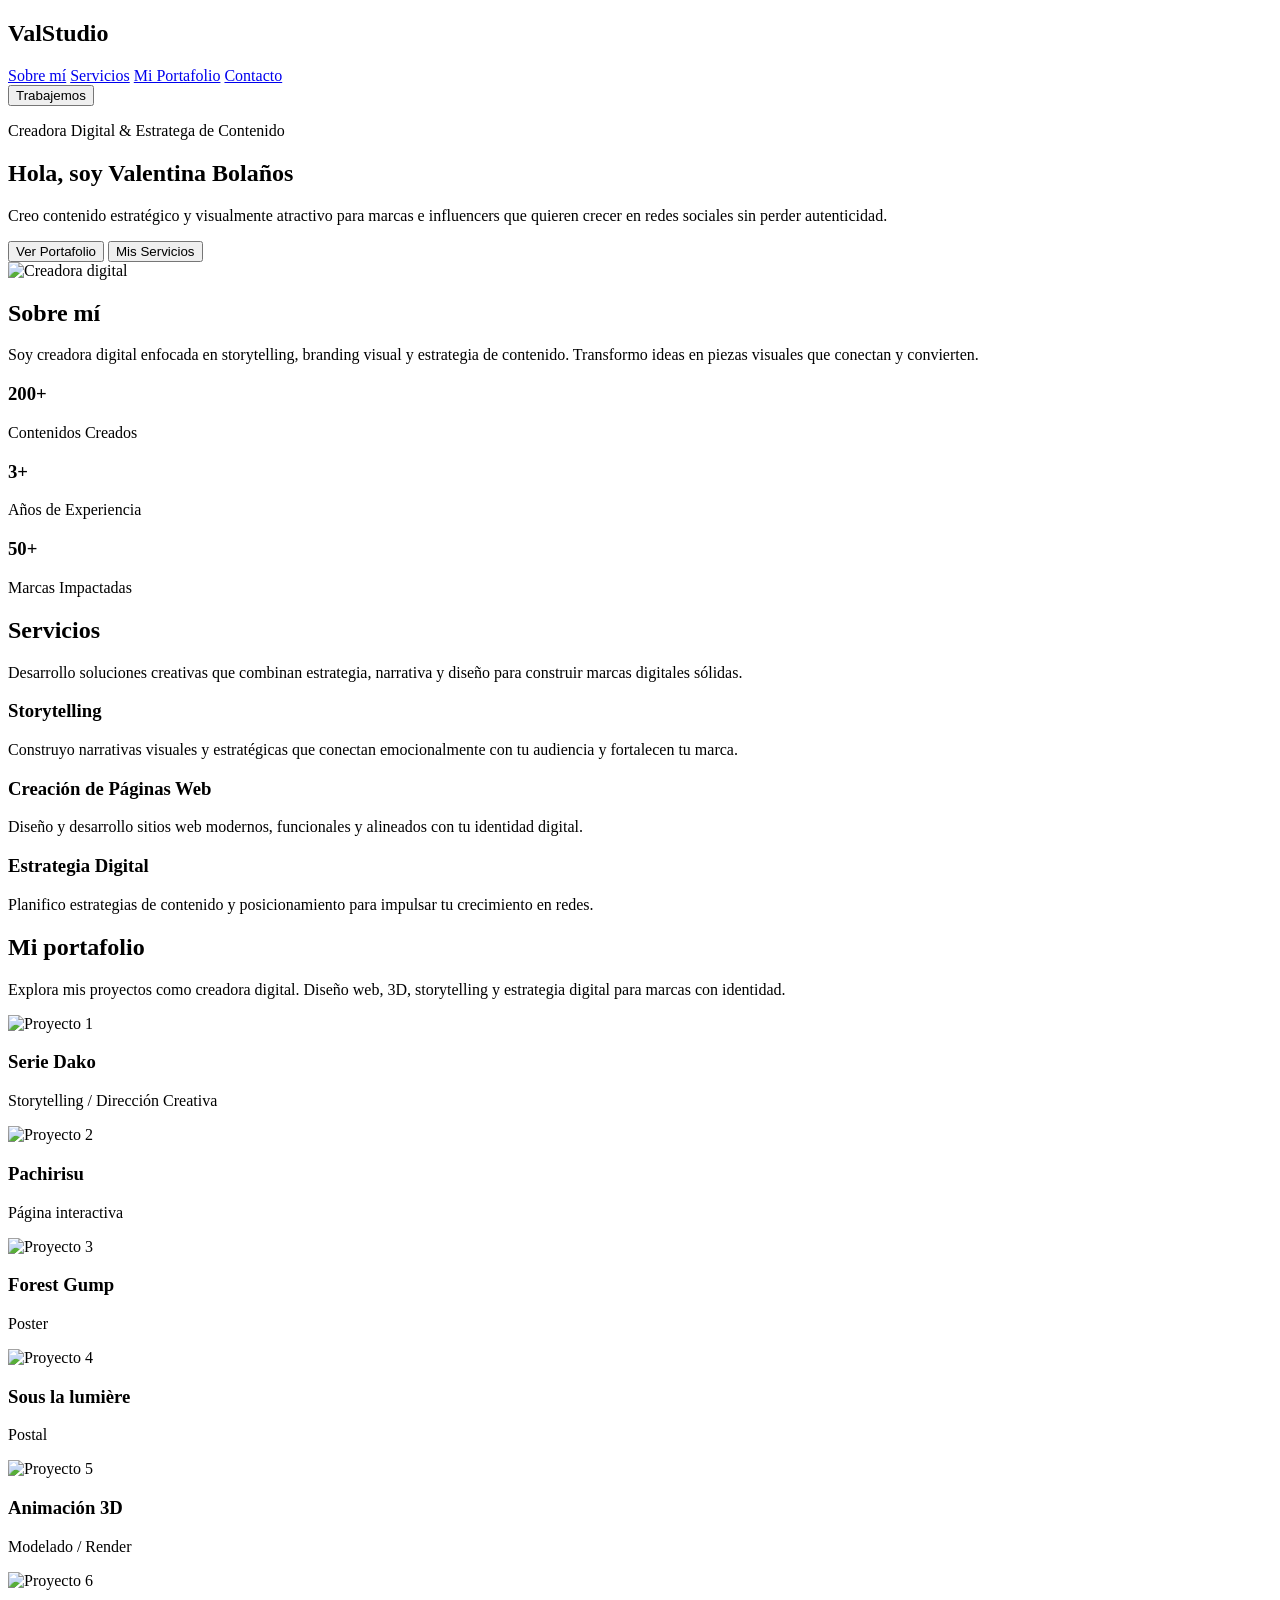
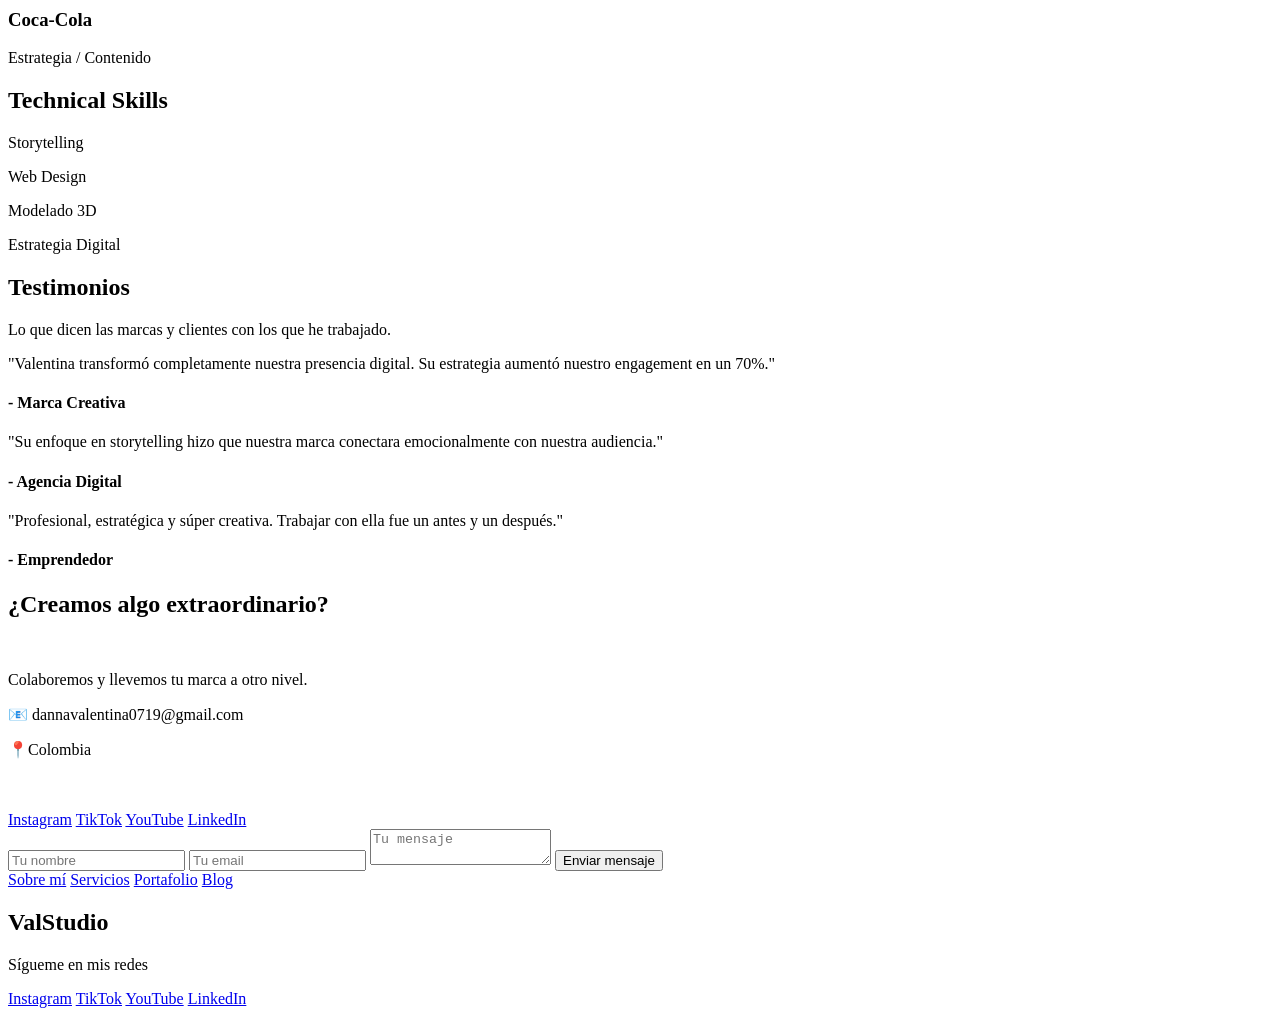
==== Home.html @ bea1d19a "home readme modificado" ====
<!DOCTYPE html>
<html lang="es">
<head>
    <meta charset="UTF-8">
    <title>Val - Creadora Digital</title>
</head>
<body>

<header>
    <h2 class="logo">ValStudio</h2>

    <nav>
        <a href="#about">Sobre mí</a>
        <a href="#services">Servicios</a>
        <a href="#portafolio">Mi Portafolio</a>
        <a href="#contact">Contacto</a>
      
    </nav>

    <button class="btn-primary">Trabajemos</button>
</header>

<section class="hero">
    <div class="hero-text">
        <p class="subtitle">Creadora Digital & Estratega de Contenido</p>

        <h1>Hola, soy <span>Valentina Bolaños</span></h1>

        <p class="description">
            Creo contenido estratégico y visualmente atractivo para marcas
            e influencers que quieren crecer en redes sociales sin perder
            autenticidad.
        </p>

        <div class="buttons">
            <button class="btn-primary">Ver Portafolio</button>
            <button class="btn-outline">Mis Servicios</button>
        </div>
    </div>

    <div class="hero-image">
    <img src="https://image2url.com/r2/default/images/1772218559903-ec371d76-0a66-41c9-9fd7-3d9cc8d0967b.png" alt="Creadora digital">
    </div>
</section>

<section class="about" id="about">
    <h2>Sobre mí</h2>

    <p>
        Soy creadora digital enfocada en storytelling, branding visual
        y estrategia de contenido. Transformo ideas en piezas visuales
        que conectan y convierten.
    </p>

    <div class="stats">
        <div>
            <h3>200+</h3>
            <p>Contenidos Creados</p>
        </div>

        <div>
            <h3>3+</h3>
            <p>Años de Experiencia</p>
        </div>

        <div>
            <h3>50+</h3>
            <p>Marcas Impactadas</p>
        </div>
    </div>
</section>

<section class="services" id="services">
    <h2>Servicios</h2>

    <p class="services-text">
        Desarrollo soluciones creativas que combinan estrategia,
        narrativa y diseño para construir marcas digitales sólidas.
    </p>

    <div class="services-grid">
        <div class="service-card">
            <h3>Storytelling</h3>
            <p>
                Construyo narrativas visuales y estratégicas que conectan
                emocionalmente con tu audiencia y fortalecen tu marca.
            </p>
        </div>

        <div class="service-card">
            <h3>Creación de Páginas Web</h3>
            <p>
                Diseño y desarrollo sitios web modernos, funcionales
                y alineados con tu identidad digital.
            </p>
        </div>
    
      <div class="service-card">
            <h3>Estrategia Digital</h3>
            <p>
                Planifico estrategias de contenido y posicionamiento
                para impulsar tu crecimiento en redes.
            </p>
        </div>
    </div>
</section>
  <section class="portafolio" id="portafolio">
  <h2>Mi portafolio</h2>
  <p class="portafolio-text">
    Explora mis proyectos como creadora digital. Diseño web, 3D, storytelling
    y estrategia digital para marcas con identidad.
  </p>

  <div class="portafolio-grid">

    <div class="card">
      <img src="https://image2url.com/r2/default/images/1770987694460-fb8a89b0-aa52-4eac-8aa8-d6f1c41cef6f.jpg" alt="Proyecto 1">
      <h3>Serie Dako</h3>
      <p>Storytelling / Dirección Creativa</p>
    </div>

    <div class="card">
      <img src="https://image2url.com/r2/default/images/1772240784395-59eab458-a465-46c4-bd39-1b2ec1b2f426.png" alt="Proyecto 2">
      <h3>Pachirisu</h3>
      <p>Página interactiva</p>
    </div>

    <div class="card">
      <img src="https://image2url.com/r2/default/images/1772241365188-c3cad2c2-75e9-4a91-ad11-9ebb3c774027.png" alt="Proyecto 3">
      <h3>Forest Gump</h3>
      <p>Poster</p>
    </div>

    <div class="card">
      <img src="https://image2url.com/r2/default/images/1772241505668-967163ff-faa9-41c2-8257-3c20cca3dd71.png" alt="Proyecto 4">
      <h3>Sous la lumière</h3>
      <p>Postal</p>
    </div>

    <div class="card">
      <img src="https://image2url.com/r2/default/images/1772238291127-aa269e61-de83-442e-9f9d-9a2e50f3d92a.png" alt="Proyecto 5">
      <h3>Animación 3D</h3>
      <p>Modelado / Render</p>
    </div>

    <div class="card">
      <img src="https://image2url.com/r2/default/images/1772241696435-dd05e3e5-f46b-4a00-8fc2-63d26b7df44d.png" alt="Proyecto 6">
      <h3>Coca-Cola</h3>
      <p>Estrategia / Contenido</p>
    </div>

  </div>
</section>
  <div class="skills">
      <h2>Technical Skills</h2>

      <div class="skill">
        <p>Storytelling</p>
        <div class="bar"><span style="width:90%"></span></div>
      </div>

      <div class="skill">
        <p>Web Design</p>
        <div class="bar"><span style="width:85%"></span></div>
      </div>

      <div class="skill">
        <p>Modelado 3D</p>
        <div class="bar"><span style="width:75%"></span></div>
      </div>

      <div class="skill">
        <p>Estrategia Digital</p>
        <div class="bar"><span style="width:80%"></span></div>
      </div>

    </div>

  </div>

<section class="testimonios" id="testimonios">
  <h2>Testimonios</h2>
  <p class="testimonios-text">
    Lo que dicen las marcas y clientes con los que he trabajado.
  </p>

  <div class="testimonios-grid">

    <div class="testimonio-card">
      <p>"Valentina transformó completamente nuestra presencia digital.
      Su estrategia aumentó nuestro engagement en un 70%."</p>
      <h4>- Marca Creativa</h4>
    </div>

    <div class="testimonio-card">
      <p>"Su enfoque en storytelling hizo que nuestra marca conectara
      emocionalmente con nuestra audiencia."</p>
      <h4>- Agencia Digital</h4>
    </div>

    <div class="testimonio-card">
      <p>"Profesional, estratégica y súper creativa.
      Trabajar con ella fue un antes y un después."</p>
      <h4>- Emprendedor</h4>
    </div>

  </div>
</section>


<section class="contact" id="contact">
  <div class="contact-container">

    <div class="contact-info">
      <h2>¿Creamos algo extraordinario?</h2> <br>
      <p>Colaboremos y llevemos tu marca a otro nivel.</p>
      <p>📧 dannavalentina0719@gmail.com</p>
      <p>📍Colombia</p>
      <br> <br>
      <div class="social-media">
        <a href="https://www.instagram.com/val_creadoradigital/">Instagram</a>
        <a href="#">TikTok</a>
        <a href="#">YouTube</a>
        <a href="#">LinkedIn</a>
    </div>
    </div>
    <form class="contact-form">
      <input type="text" placeholder="Tu nombre">
      <input type="email" placeholder="Tu email">
      <textarea placeholder="Tu mensaje"></textarea>
      <button type="submit">Enviar mensaje</button>
    </form>
  </div>
</section>









<footer class="footer" id="footer">

    <nav class="footer-nav">
        <a href="#about">Sobre mí</a>
        <a href="#services">Servicios</a>
        <a href="#portafolio">Portafolio</a>
        <a href="#">Blog</a>
    </nav>
    <h2 class="footer-logo">Val<span>Studio</span></h2>

    <p class="footer-text">Sígueme en mis redes</p>

    <div class="social-icons">
        <a href="https://www.instagram.com/val_creadoradigital/">Instagram</a>
        <a href="#">TikTok</a>
        <a href="#">YouTube</a>
        <a href="#">LinkedIn</a>
    </div>

</footer>


</body>
</html>
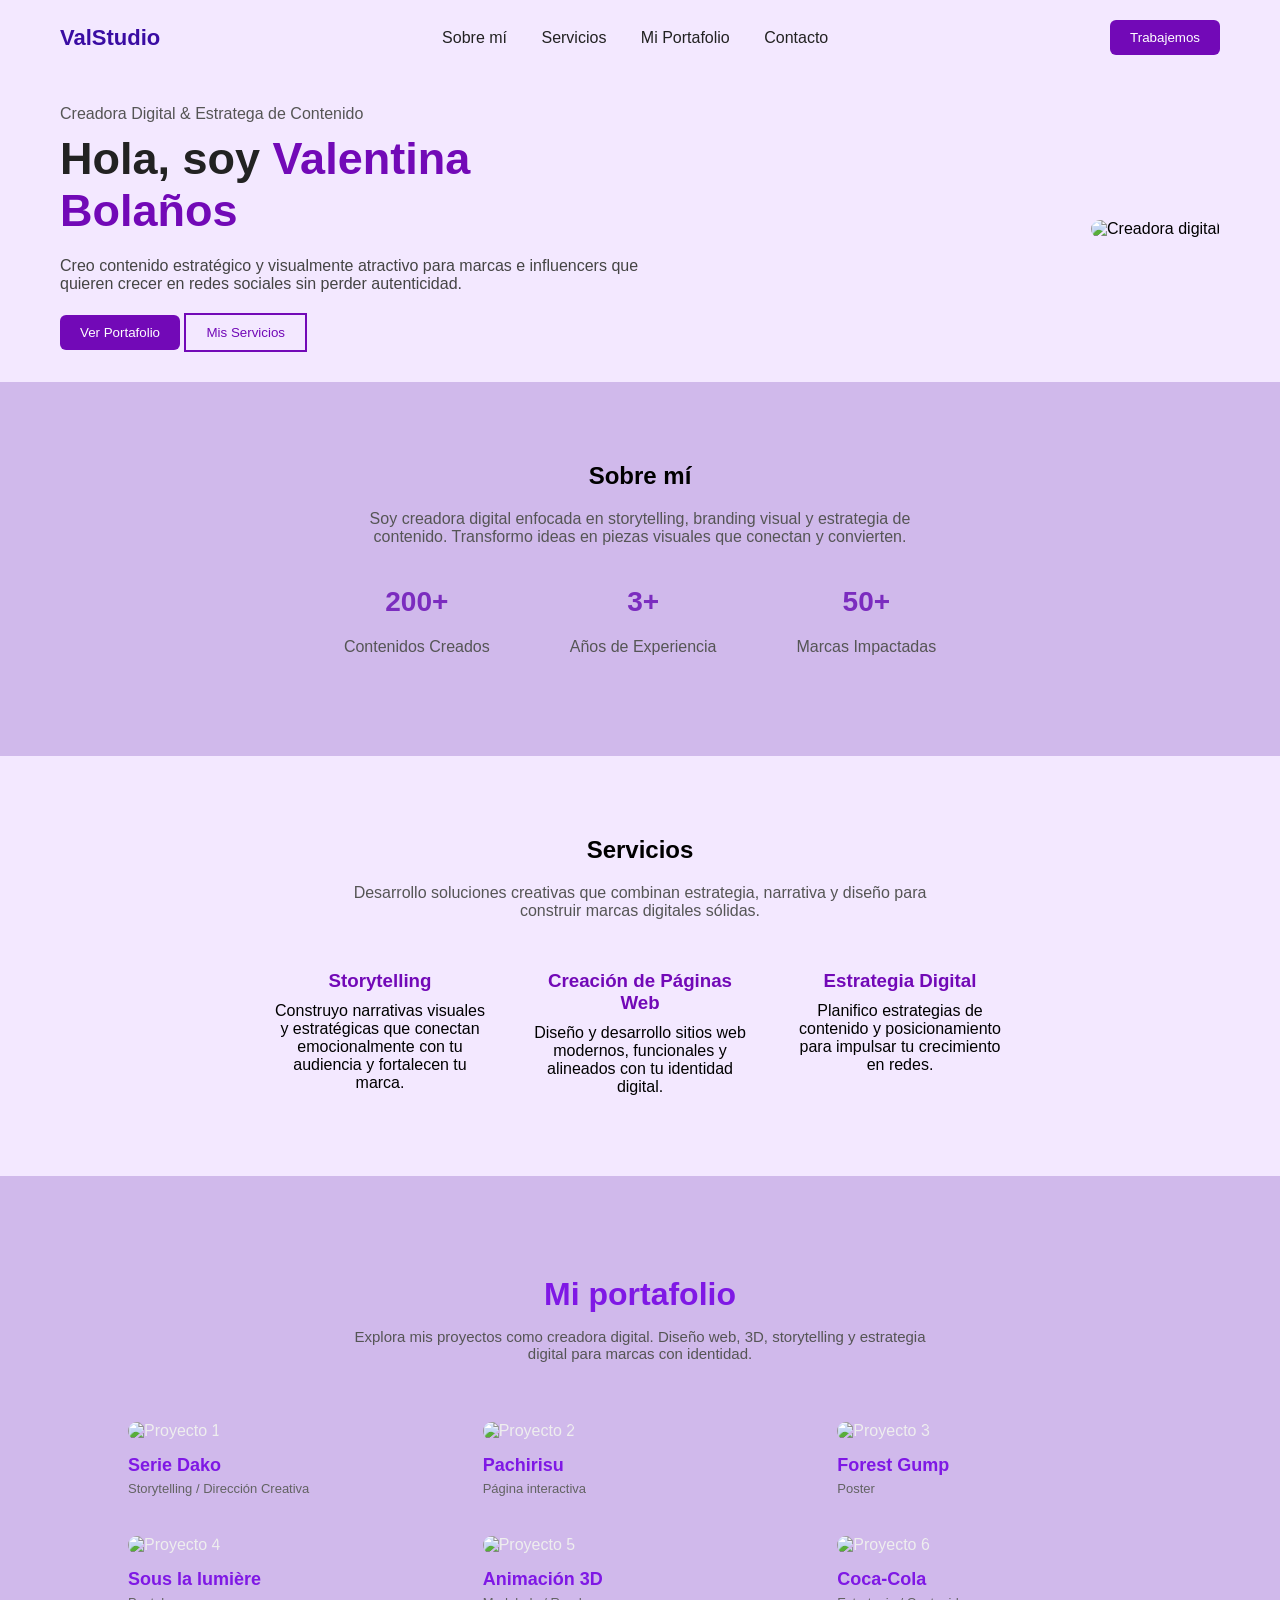
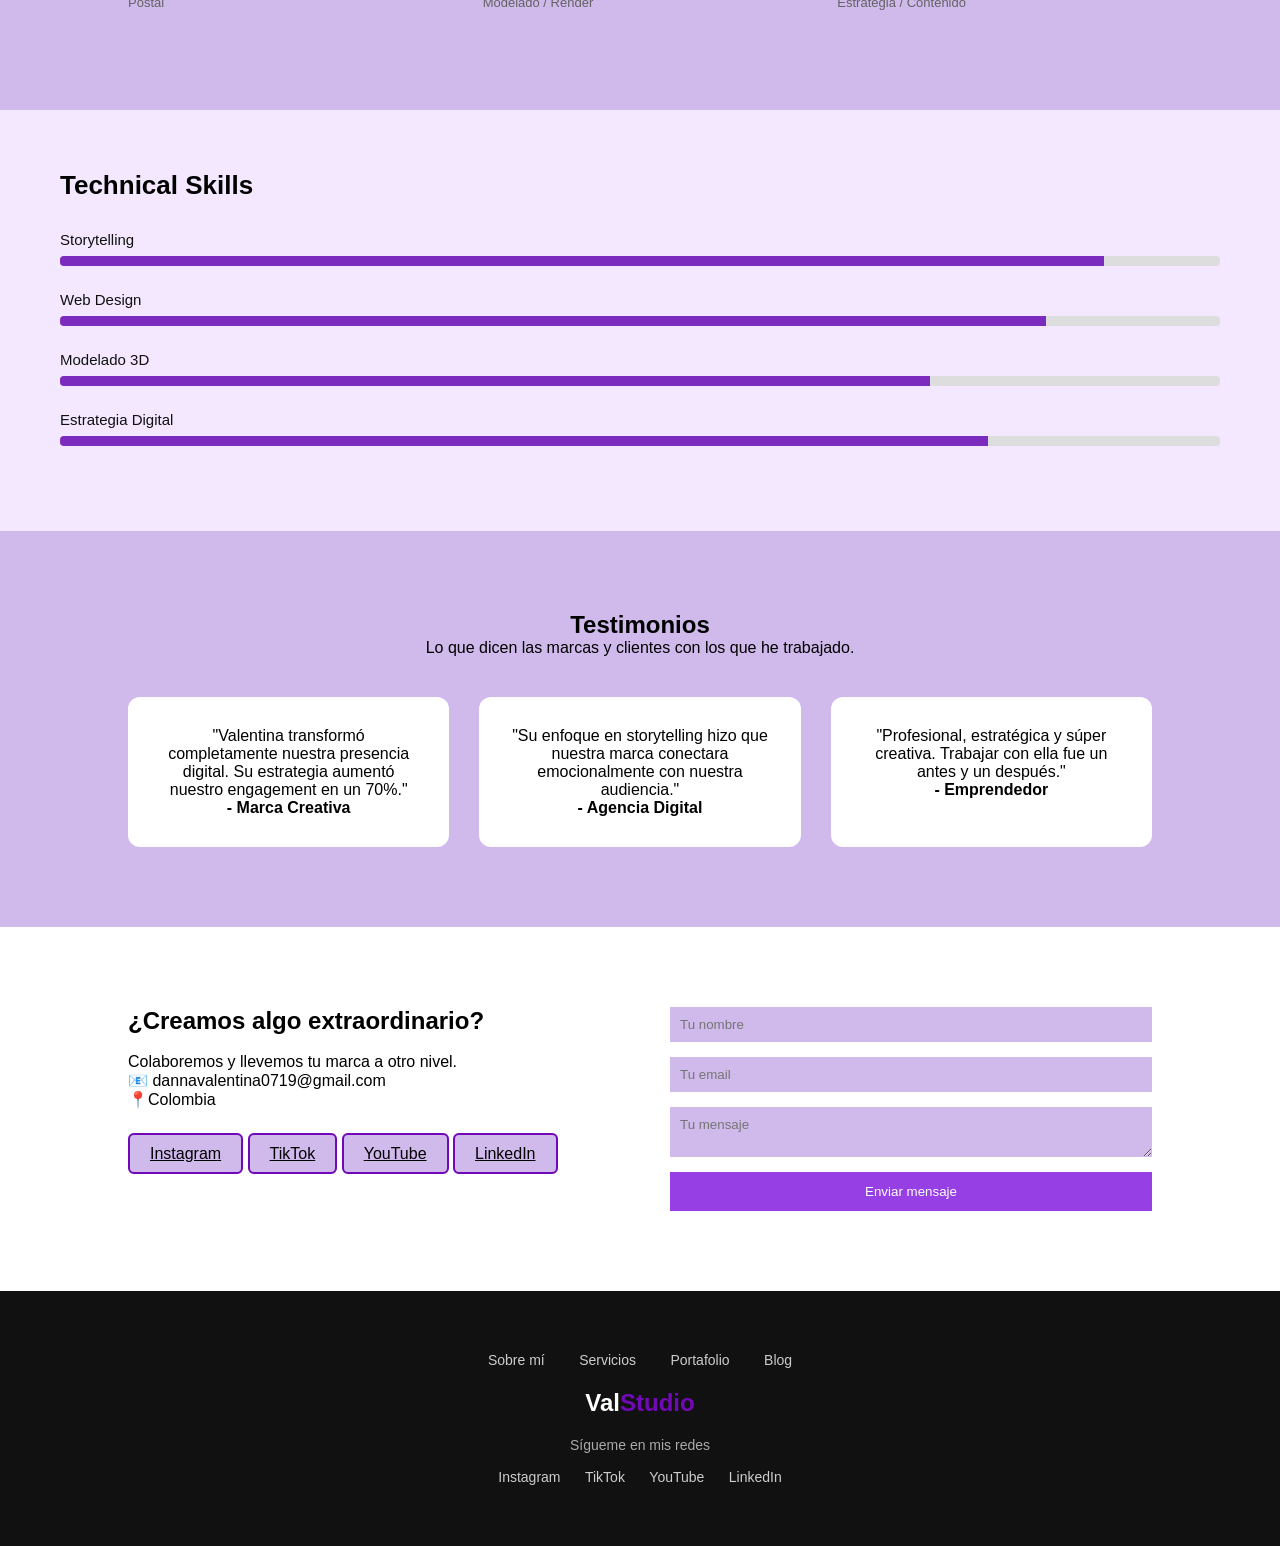
==== commit 8b67c6d2: "Linkeado css" ====
--- a/Home.html
+++ b/Home.html
@@ -3,6 +3,7 @@
 <head>
     <meta charset="UTF-8">
     <title>Val - Creadora Digital</title>
+    <link rel="stylesheet" href="Estilos/Home.css">
 </head>
 <body>
 
--- a/Estilos/Home.css
+++ b/Estilos/Home.css
@@ -0,0 +1,425 @@
+* {
+    margin: 0;
+    padding: 0;
+    box-sizing: border-box;
+    font-family: Arial, sans-serif;
+}
+
+body {
+    background-color: #f3e8ff;
+}
+
+
+header {
+    display: flex;
+    justify-content: space-between;
+    align-items: center;
+    padding: 20px 60px;
+    background: #f3e8ff;
+}
+
+.logo {
+    font-size: 22px;
+    font-weight: bold;
+    color: #3a0ca3;
+}
+
+nav a {
+    margin: 0 15px;
+    text-decoration: none;
+    color: #222;
+}
+
+.btn-primary {
+    padding: 10px 20px;
+    border: none;
+    background-color: #7209b7;
+    color: white;
+    cursor: pointer;
+  border-radius: 6px;
+}
+
+.btn-outline {
+    padding: 10px 20px;
+    border: 2px solid #7209b7;
+    background: transparent;
+    color: #7209b7;
+    cursor: pointer;
+}
+
+
+.hero {
+    display: flex;
+    justify-content: space-between;
+    align-items: center;
+    padding: 30px 60px;
+}
+
+.hero-text {
+    width: 50%;
+}
+
+.subtitle {
+    color: #555;
+    margin-bottom: 10px;
+}
+
+.hero-text h1 {
+    font-size: 45px;
+    margin-bottom: 20px;
+    color: #222;
+}
+
+.hero-text span {
+    color: #7209b7;
+}
+
+.description {
+    margin-bottom: 20px;
+    color: #444;
+}
+
+.hero-image img {
+    width: 350px;
+    max-width: 400px;
+    border-radius: 15px;
+}
+
+
+.about {
+    background: #D0B9EB;
+    color: black;
+    padding: 80px 60px;
+    text-align: center;
+}
+
+.about p {
+    max-width: 600px;
+    margin: 20px auto;
+  color: #555;
+}
+
+.stats {
+    display: flex;
+    justify-content: center;
+    gap: 80px;
+    margin-top: 40px;
+}
+
+.stats h3 {
+    font-size: 35px;
+    color: #7209b7;
+}
+
+
+.services {
+    padding: 80px 60px;
+    text-align: center;
+    background: #f3e8ff;
+}
+
+.services-text {
+    margin: 20px auto 50px auto;
+    max-width: 600px;
+    color: #555;
+}
+
+.services-grid {
+    display: flex;
+    justify-content: center;
+    gap: 40px;
+}
+
+.service-card {
+    width: 220px;
+}
+
+.service-card h3 {
+    margin-bottom: 10px;
+    color: #7209b7;
+}
+.portafolio {
+  background: #D0B9EB;
+  color: #eee;
+  padding: 100px 10%;
+  text-align: center;
+}
+
+.portafolio h2 {
+  font-size: 32px;
+  margin-bottom: 15px;
+  color: #7F18E5;
+}
+
+.portafolio-text {
+  max-width: 600px;
+  margin: 0 auto 60px auto;
+  font-size: 15px;
+  color: #555;
+}
+.portafolio-grid {
+  display: grid;
+  grid-template-columns: repeat(3, 1fr);
+  gap: 40px;
+}
+.card {
+  text-align: left;
+  transition: transform 0.3s ease;
+}
+
+.card img {
+  width: 270px;
+  border-radius: 10px;
+  margin-bottom: 15px;
+  height: 400px;
+}
+
+.card h3 {
+  font-size: 18px;
+  margin-bottom: 5px;
+  color: #7F18E5;
+}
+
+.card p {
+  font-size: 13px;
+  color: #636363;
+}
+
+.card:hover {
+  transform: translateY(-8px);
+}
+.skills {
+  padding: 60px 60px;
+}
+
+.skills h2 {
+  margin-bottom: 30px;
+  font-size: 26px;
+  font-weight: bold;
+  color: #000;
+}
+
+.skills-stats {
+  display: flex;
+  gap: 40px;
+  margin-top: 30px;
+}
+
+.stats h3 {
+  color: #7b2cbf;
+  font-size: 28px;
+  margin: 0;
+}
+.skill {
+  margin-bottom: 25px;
+}
+
+.skill p {
+  margin-bottom: 8px;
+  font-size: 15px;
+  color: #111;
+}
+
+.bar {
+  background: #ddd;
+  height: 10px;
+  border-radius: 4px;
+  overflow: hidden;
+}
+.bar span {
+  display: block;
+  height: 100%;
+  background: #7b2cbf;
+  }
+
+.testimonios {
+  padding: 80px 10%;
+  text-align: center;
+  background-color: #D0B9EB;
+}
+
+.testimonios-grid {
+  display: grid;
+  grid-template-columns: repeat(auto-fit, minmax(250px, 1fr));
+  gap: 30px;
+  margin-top: 40px;
+}
+
+.testimonio-card {
+  background: white;
+  padding: 30px;
+  border-radius: 12px;
+}
+
+
+
+.contact {
+  background: white;
+  padding: 80px 10%;
+}
+
+.contact-container {
+  display: flex;
+  gap: 60px;
+  flex-wrap: wrap;
+}
+
+.contact-info {
+  flex: 1;
+}
+
+.contact-form {
+  flex: 1;
+  display: flex;
+  flex-direction: column;
+  gap: 15px;
+}
+.social-media a {
+  padding: 10px 20px;
+    border: 2px solid #7209b7;
+    background: #D0B9EB;
+    color: black;
+    cursor: pointer;
+  border-radius: 6px;
+  transition: 0.3s;
+}
+.social-media a:hover {
+  background-color: purple;
+}
+.contact-form input,
+.contact-form textarea {
+  padding: 10px;
+  border: none;
+  outline: none;
+  background-color: #D0B9EB;
+}
+
+.contact-form button {
+  padding: 12px;
+  border: none;
+  background: #953FE5;
+  color: white;
+  cursor: pointer;
+}
+
+
+.footer {
+    background: #111;
+    color: white;
+    text-align: center;
+    padding: 60px 20px;
+}
+
+.footer-nav {
+    margin-bottom: 20px;
+}
+
+.footer-nav a {
+    margin: 0 15px;
+    text-decoration: none;
+    color: #ccc;
+    font-size: 14px;
+}
+
+.footer-nav a:hover {
+    color: #7209b7;
+}
+
+.footer-logo {
+    font-size: 24px;
+    margin: 20px 0;
+    color: white;
+}
+
+.footer-logo span {
+    color: #7209b7;
+}
+
+.footer-text {
+    margin-bottom: 15px;
+    color: #aaa;
+    font-size: 14px;
+}
+
+.social-icons a {
+    margin: 0 10px;
+    text-decoration: none;
+    color: #ccc;
+    font-size: 14px;
+}
+
+.social-icons a:hover {
+    color: #7209b7;
+}
+
+@media (max-width: 1024px) {
+
+  .hero {
+    flex-direction: column;
+    text-align: center;
+  }
+
+  .hero-text {
+    width: 100%;
+  }
+
+  .hero-image img {
+    width: 280px;
+    margin-top: 30px;
+  }
+
+  .services-grid {
+    flex-wrap: wrap;
+  }
+
+  .portafolio-grid {
+    grid-template-columns: repeat(2, 1fr);
+  }
+
+  .stats {
+    flex-direction: column;
+    gap: 30px;
+  }
+
+  .contact-container {
+    flex-direction: column;
+  }
+
+}
+
+@media (max-width: 768px) {
+
+  header {
+    flex-direction: column;
+    gap: 15px;
+  }
+
+  nav {
+    display: flex;
+    flex-wrap: wrap;
+    justify-content: center;
+  }
+
+  nav a {
+    margin: 10px;
+  }
+
+  .hero-text h1 {
+    font-size: 32px;
+  }
+
+  .portafolio-grid {
+    grid-template-columns: repeat(2, 1fr);
+  }
+
+  .services-grid {
+    flex-direction: column;
+    align-items: center;
+  }
+
+  .card img {
+    width: 100%;
+    height: 270px;
+  }
+
+}
